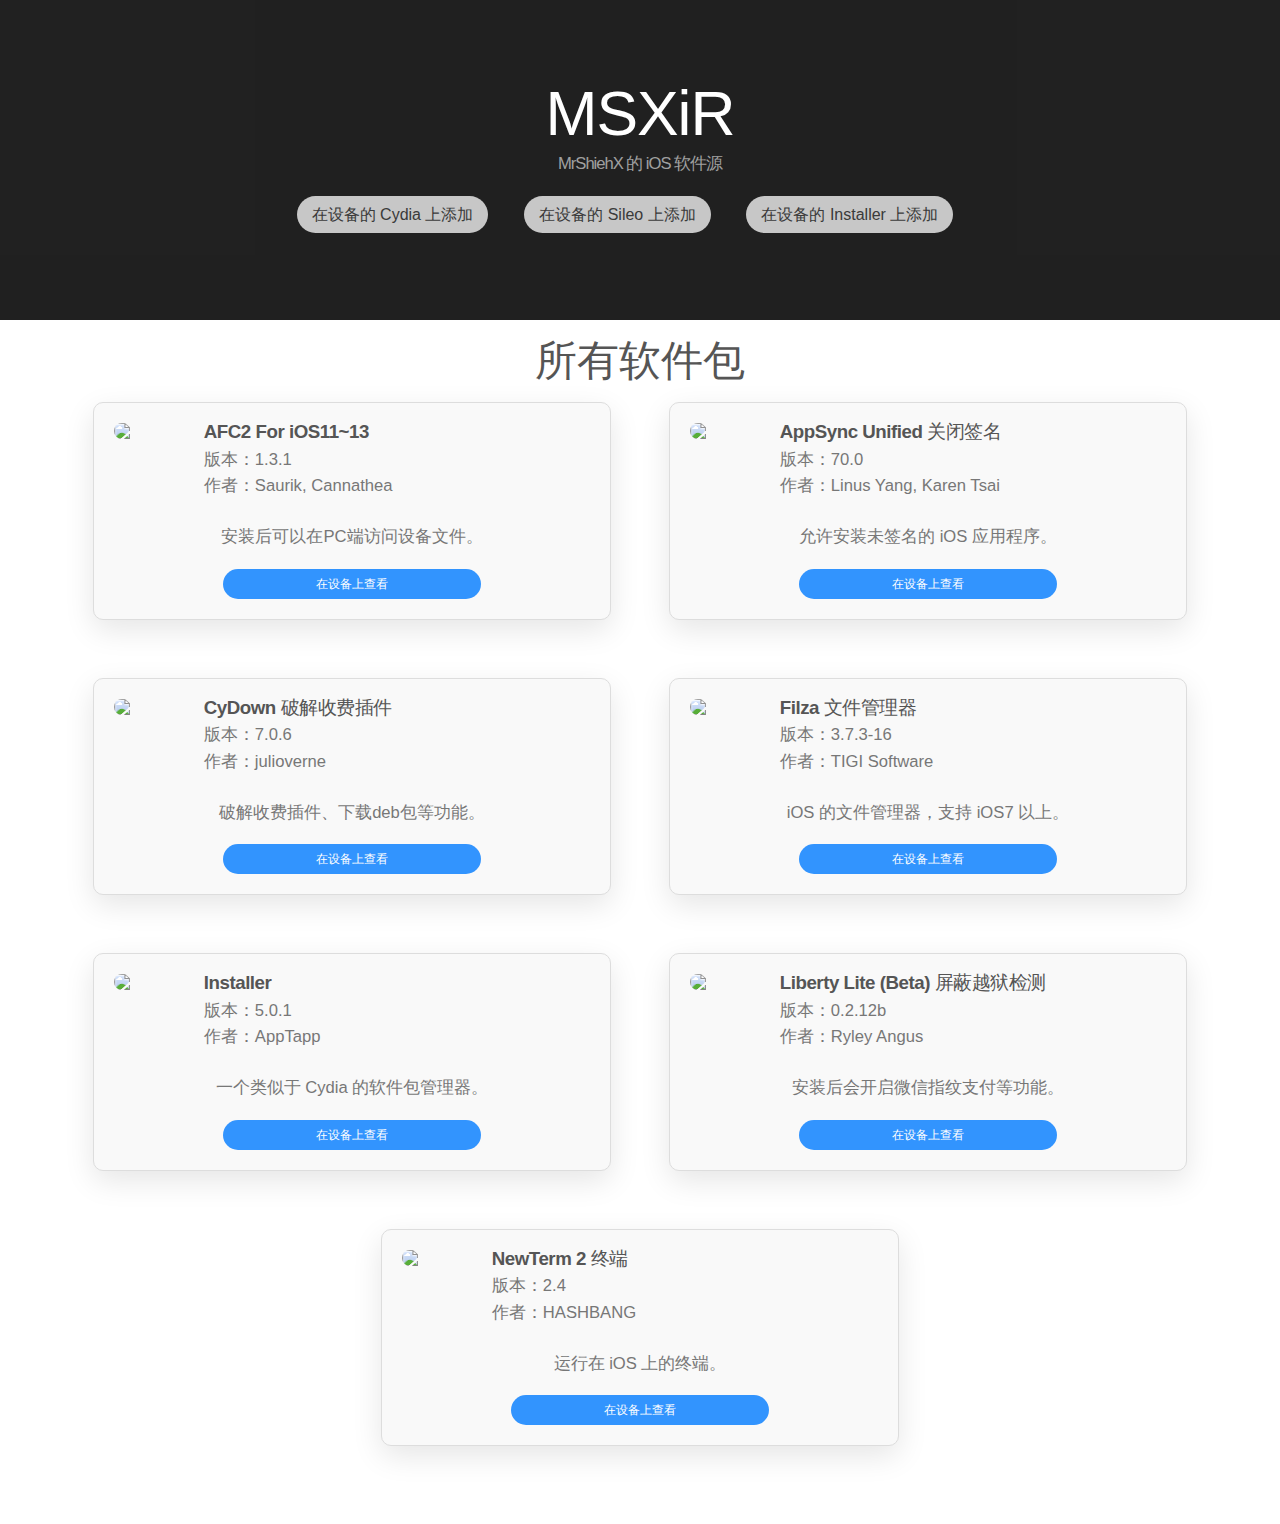
==== iosrepo/index.html @ 5269c676 "Update Aug. 15th 2020 second" ====
<!DOCTYPE html>
<html lang="zh">
<head>
	<meta http-equiv="Content-Type" content="text/html; charset=UTF-8">
	<meta name="author" content="MrShiehX">
	<meta name="description" content="MSXiR">
	<link rel="stylesheet" href="style.css">
	<title>MSXiR - MSXW</title>
	<script>
		function show_popup_addtocydia() {
            var popBox1 = document.getElementById("popup_addtocydia_popBox");
            var popLayer1 = document.getElementById("popup_addtocydia_popLayer");
            popBox1.style.display = "block";
            popLayer1.style.display = "block";
        };
        function popup_addtocydia_closeBox() {
            var popBox1 = document.getElementById("popup_addtocydia_popBox");
            var popLayer1 = document.getElementById("popup_addtocydia_popLayer");
            popBox1.style.display = "none";
            popLayer1.style.display = "none";
        };
		function show_popup_addtosileo() {
            var popBox2 = document.getElementById("popup_addtosileo_popBox");
            var popLayer2 = document.getElementById("popup_addtosileo_popLayer");
            popBox2.style.display = "block";
            popLayer2.style.display = "block";
        };
        function popup_addtosileo_closeBox() {
            var popBox2 = document.getElementById("popup_addtosileo_popBox");
            var popLayer2 = document.getElementById("popup_addtosileo_popLayer");
            popBox2.style.display = "none";
            popLayer2.style.display = "none";
        };
        function show_popup_addtoinstaller() {
            var popBox3 = document.getElementById("popup_addtoinstaller_popBox");
            var popLayer3 = document.getElementById("popup_addtoinstaller_popLayer");
            popBox3.style.display = "block";
            popLayer3.style.display = "block";
        };
        function popup_addtoinstaller_closeBox() {
            var popBox3 = document.getElementById("popup_addtoinstaller_popBox");
            var popLayer3 = document.getElementById("popup_addtoinstaller_popLayer");
            popBox3.style.display = "none";
            popLayer3.style.display = "none";
        }
		function show_popup_gotoafc2forios11to13() {
            var popBox4 = document.getElementById("popup_gotoafc2forios11to13_popBox");
            var popLayer4 = document.getElementById("popup_gotoafc2forios11to13_popLayer");
            popBox4.style.display = "block";
            popLayer4.style.display = "block";
        };
        function popup_gotoafc2forios11to13_closeBox() {
            var popBox4 = document.getElementById("popup_gotoafc2forios11to13_popBox");
            var popLayer4 = document.getElementById("popup_gotoafc2forios11to13_popLayer");
            popBox4.style.display = "none";
            popLayer4.style.display = "none";
        };
		function show_popup_gotoappsyncunified() {
            var popBox5 = document.getElementById("popup_gotoappsyncunified_popBox");
            var popLayer5 = document.getElementById("popup_gotoappsyncunified_popLayer");
            popBox5.style.display = "block";
            popLayer5.style.display = "block";
        };
        function popup_gotoappsyncunified_closeBox() {
            var popBox5 = document.getElementById("popup_gotoappsyncunified_popBox");
            var popLayer5 = document.getElementById("popup_gotoappsyncunified_popLayer");
            popBox5.style.display = "none";
            popLayer5.style.display = "none";
        };
		function show_popup_gotocydown() {
            var popBox6 = document.getElementById("popup_gotocydown_popBox");
            var popLayer6 = document.getElementById("popup_gotocydown_popLayer");
            popBox6.style.display = "block";
            popLayer6.style.display = "block";
        };
        function popup_gotocydown_closeBox() {
            var popBox6 = document.getElementById("popup_gotocydown_popBox");
            var popLayer6 = document.getElementById("popup_gotocydown_popLayer");
            popBox6.style.display = "none";
            popLayer6.style.display = "none";
        };
		function show_popup_gotofilza() {
            var popBox7 = document.getElementById("popup_gotofilza_popBox");
            var popLayer7 = document.getElementById("popup_gotofilza_popLayer");
            popBox7.style.display = "block";
            popLayer7.style.display = "block";
        };
        function popup_gotofilza_closeBox() {
            var popBox7 = document.getElementById("popup_gotofilza_popBox");
            var popLayer7 = document.getElementById("popup_gotofilza_popLayer");
            popBox7.style.display = "none";
            popLayer7.style.display = "none";
        };
		function show_popup_gotoinstaller() {
            var popBox8 = document.getElementById("popup_gotoinstaller_popBox");
            var popLayer8 = document.getElementById("popup_gotoinstaller_popLayer");
            popBox8.style.display = "block";
            popLayer8.style.display = "block";
        };
        function popup_gotoinstaller_closeBox() {
            var popBox8 = document.getElementById("popup_gotoinstaller_popBox");
            var popLayer8 = document.getElementById("popup_gotoinstaller_popLayer");
            popBox8.style.display = "none";
            popLayer8.style.display = "none";
        };
		function show_popup_gotolibertylitebeta() {
            var popBox9 = document.getElementById("popup_gotolibertylitebeta_popBox");
            var popLayer9 = document.getElementById("popup_gotolibertylitebeta_popLayer");
            popBox9.style.display = "block";
            popLayer9.style.display = "block";
        };
        function popup_gotolibertylitebeta_closeBox() {
            var popBox9 = document.getElementById("popup_gotolibertylitebeta_popBox");
            var popLayer9 = document.getElementById("popup_gotolibertylitebeta_popLayer");
            popBox9.style.display = "none";
            popLayer9.style.display = "none";
        };
		function show_popup_gotonewterm2() {
            var popBox10 = document.getElementById("popup_gotonewterm2_popBox");
            var popLayer10 = document.getElementById("popup_gotonewterm2_popLayer");
            popBox10.style.display = "block";
            popLayer10.style.display = "block";
        };
        function popup_gotonewterm2_closeBox() {
            var popBox10 = document.getElementById("popup_gotonewterm2_popBox");
            var popLayer10 = document.getElementById("popup_gotonewterm2_popLayer");
            popBox10.style.display = "none";
            popLayer10.style.display = "none";
        }
    </script>
</head>
<body>
	<script type="text/javascript">
		browserRedirect();
		function browserRedirect() {
			var sUserAgent = navigator.userAgent.toLowerCase();
			var bIsIpad = sUserAgent.match(/ipad/i) == "ipad";
			var bIsIphoneOs = sUserAgent.match(/iphone os/i) == "iphone os";
			var bIsMidp = sUserAgent.match(/midp/i) == "midp";
			var bIsUc7 = sUserAgent.match(/rv:1.2.3.4/i) == "rv:1.2.3.4";
			var bIsUc = sUserAgent.match(/ucweb/i) == "ucweb";
			var bIsAndroid = sUserAgent.match(/android/i) == "android";
			var bIsCE = sUserAgent.match(/windows ce/i) == "windows ce";
			var bIsWM = sUserAgent.match(/windows mobile/i) == "windows mobile";
			var bIsWin = sUserAgent.match(/windows/i) == "windows";
			if ((bIsIpad || bIsIphoneOs || bIsMidp || bIsUc7 || bIsUc || bIsAndroid || bIsCE || bIsWM)) {
				window.location.href = "http://www.mrshieh.xyz/mobile/iosrepo/";
			}
		}
	</script>
		<div id="header">
			<div class="container"> 
				<div id="logo">
					<h1>MSXiR</h1>
					<h2>MrShiehX 的 iOS 软件源</h2>
				</div>
                <a class="repo-button" onclick="show_popup_addtocydia()" >在设备的 Cydia 上添加</a>
				<a class="repo-button" onclick="show_popup_addtosileo()" >在设备的 Sileo 上添加</a>
				<a class="repo-button" onclick="show_popup_addtoinstaller()" >在设备的 Installer 上添加</a>
			</div>
		</div>
		<div id="main">
            <h1>所有软件包</h1>
			<div class="container grid" id="grid">
                
                <div class="grid-item">
                    <div class="grid-item-header">
                        <img src="https://gitee.com/MrShiehX/Repository/raw/master/08.png">
                        <div class="grid-item-header-inner">
                            <h2>AFC2 For iOS11~13</h2>
                            <h3>版本：1.3.1</h3>
							<h3>作者：Saurik, Cannathea</h3>
                        </div>
                    </div>
                    <div class="grid-item-content">
                        <p>安装后可以在PC端访问设备文件。</p>
                        <a class="button" onclick="show_popup_gotoafc2forios11to13()">在设备上查看</a>
                    </div>
                </div>
                
                <div class="grid-item">
                    <div class="grid-item-header">
                        <img src="https://gitee.com/MrShiehX/Repository/raw/master/08.png">
                        <div class="grid-item-header-inner">
                            <h2>AppSync Unified 关闭签名</h2>
                            <h3>版本：70.0</h3>
							<h3>作者：Linus Yang, Karen Tsai</h3>
                        </div>
                    </div>
                    <div class="grid-item-content">
                        <p>允许安装未签名的 iOS 应用程序。</p>
                        <a class="button" onclick="show_popup_gotoappsyncunified()">在设备上查看</a>
                    </div>
                </div>
				
				<div class="grid-item">
                    <div class="grid-item-header">
                        <img src="https://gitee.com/MrShiehX/Repository/raw/master/03.png">
                        <div class="grid-item-header-inner">
                            <h2>CyDown 破解收费插件</h2>
                            <h3>版本：7.0.6</h3>
							<h3>作者：julioverne</h3>
                        </div>
                    </div>
                    <div class="grid-item-content">
                        <p>破解收费插件、下载deb包等功能。</p>
                        <a class="button" onclick="show_popup_gotocydown()">在设备上查看</a>
                    </div>
                </div>
				
				<div class="grid-item">
                    <div class="grid-item-header">
                        <img src="https://gitee.com/MrShiehX/Repository/raw/master/04.png">
                        <div class="grid-item-header-inner">
                            <h2>Filza 文件管理器</h2>
                            <h3>版本：3.7.3-16</h3>
							<h3>作者：TIGI Software</h3>
                        </div>
                    </div>
                    <div class="grid-item-content">
                        <p>iOS 的文件管理器，支持 iOS7 以上。</p>
                        <a class="button" onclick="show_popup_gotofilza()">在设备上查看</a>
                    </div>
                </div>
				
				<div class="grid-item">
                    <div class="grid-item-header">
                        <img src="https://gitee.com/MrShiehX/Repository/raw/master/05.png">
                        <div class="grid-item-header-inner">
                            <h2>Installer</h2>
                            <h3>版本：5.0.1</h3>
							<h3>作者：AppTapp</h3>
                        </div>
                    </div>
                    <div class="grid-item-content">
                        <p>一个类似于 Cydia 的软件包管理器。</p>
                        <a class="button" onclick="show_popup_gotoinstaller()">在设备上查看</a>
                    </div>
                </div>
				
				<div class="grid-item">
                    <div class="grid-item-header">
                        <img src="https://gitee.com/MrShiehX/Repository/raw/master/06.png">
                        <div class="grid-item-header-inner">
                            <h2>Liberty Lite (Beta) 屏蔽越狱检测</h2>
                            <h3>版本：0.2.12b</h3>
							<h3>作者：Ryley Angus</h3>
                        </div>
                    </div>
                    <div class="grid-item-content">
                        <p>安装后会开启微信指纹支付等功能。</p>
                        <a class="button" onclick="show_popup_gotolibertylitebeta()">在设备上查看</a>
                    </div>
                </div>
				
				<div class="grid-item">
                    <div class="grid-item-header">
                        <img src="https://gitee.com/MrShiehX/Repository/raw/master/07.png">
                        <div class="grid-item-header-inner">
                            <h2>NewTerm 2 终端</h2>
                            <h3>版本：2.4</h3>
							<h3>作者：HASHBANG</h3>
                        </div>
                    </div>
                    <div class="grid-item-content">
                        <p>运行在 iOS 上的终端。</p>
                        <a class="button" onclick="show_popup_gotonewterm2()">在设备上查看</a>
                    </div>
                </div>
			</div>
		</div>
	
    <div id="popup_addtocydia_popLayer"></div>
    <div id="popup_addtocydia_popBox">
        <div class="close1">
            <a href="javascript:void(0)" onclick="popup_addtocydia_closeBox()">关闭</a>
        </div>
        <div class="content">在已越狱的 iOS 设备上使用系统自带相机来扫描这个二维码：</div>
        <img src="https://gitee.com/MrShiehX/Repository/raw/master/10.png">
    </div>
	
    <div id="popup_addtosileo_popLayer"></div>
    <div id="popup_addtosileo_popBox">
        <div class="close2">
            <a href="javascript:void(0)" onclick="popup_addtosileo_closeBox()">关闭</a>
        </div>
        <div class="content">在已越狱的 iOS 设备上使用系统自带相机来扫描这个二维码：</div>
        <img src="https://gitee.com/MrShiehX/Repository/raw/master/12.png">
    </div>
	
    <div id="popup_addtoinstaller_popLayer"></div>
    <div id="popup_addtoinstaller_popBox">
        <div class="close3">
            <a href="javascript:void(0)" onclick="popup_addtoinstaller_closeBox()">关闭</a>
        </div>
        <div class="content">在已越狱的 iOS 设备上使用系统自带相机来扫描这个二维码：</div>
        <img src="https://gitee.com/MrShiehX/Repository/raw/master/11.png">
    </div>
	
    <div id="popup_gotoafc2forios11to13_popLayer"></div>
    <div id="popup_gotoafc2forios11to13_popBox">
        <div class="close4">
            <a href="javascript:void(0)" onclick="popup_gotoafc2forios11to13_closeBox()">关闭</a>
        </div>
        <div class="content">在已越狱的 iOS 设备上使用系统自带相机来扫描这个二维码：</div>
        <img src="https://gitee.com/MrShiehX/Repository/raw/master/13.png">
    </div>
	
    <div id="popup_gotoappsyncunified_popLayer"></div>
    <div id="popup_gotoappsyncunified_popBox">
        <div class="close5">
            <a href="javascript:void(0)" onclick="popup_gotoappsyncunified_closeBox()">关闭</a>
        </div>
        <div class="content">在已越狱的 iOS 设备上使用系统自带相机来扫描这个二维码：</div>
        <img src="https://gitee.com/MrShiehX/Repository/raw/master/14.png">
    </div>
	
    <div id="popup_gotocydown_popLayer"></div>
    <div id="popup_gotocydown_popBox">
        <div class="close6">
            <a href="javascript:void(0)" onclick="popup_gotocydown_closeBox()">关闭</a>
        </div>
        <div class="content">在已越狱的 iOS 设备上使用系统自带相机来扫描这个二维码：</div>
        <img src="https://gitee.com/MrShiehX/Repository/raw/master/15.png">
    </div>
	
    <div id="popup_gotofilza_popLayer"></div>
    <div id="popup_gotofilza_popBox">
        <div class="close7">
            <a href="javascript:void(0)" onclick="popup_gotofilza_closeBox()">关闭</a>
        </div>
        <div class="content">在已越狱的 iOS 设备上使用系统自带相机来扫描这个二维码：</div>
        <img src="https://gitee.com/MrShiehX/Repository/raw/master/16.png">
    </div>
	
    <div id="popup_gotoinstaller_popLayer"></div>
    <div id="popup_gotoinstaller_popBox">
        <div class="close8">
            <a href="javascript:void(0)" onclick="popup_gotoinstaller_closeBox()">关闭</a>
        </div>
        <div class="content">在已越狱的 iOS 设备上使用系统自带相机来扫描这个二维码：</div>
        <img src="https://gitee.com/MrShiehX/Repository/raw/master/17.png">
    </div>
	
    <div id="popup_gotolibertylitebeta_popLayer"></div>
    <div id="popup_gotolibertylitebeta_popBox">
        <div class="close9">
            <a href="javascript:void(0)" onclick="popup_gotolibertylitebeta_closeBox()">关闭</a>
        </div>
        <div class="content">在已越狱的 iOS 设备上使用系统自带相机来扫描这个二维码：</div>
        <img src="https://gitee.com/MrShiehX/Repository/raw/master/18.png">
    </div>
	
    <div id="popup_gotonewterm2_popLayer"></div>
    <div id="popup_gotonewterm2_popBox">
        <div class="close10">
            <a href="javascript:void(0)" onclick="popup_gotonewterm2_closeBox()">关闭</a>
        </div>
        <div class="content">在已越狱的 iOS 设备上使用系统自带相机来扫描这个二维码：</div>
        <img src="https://gitee.com/MrShiehX/Repository/raw/master/19.png">
    </div>
</body>
</html>
---- iosrepo/style.css ----
@charset 'UTF-8';

/*********************************************************************************/
/* Basic                                                                         */
/*********************************************************************************/

	body
	{
		margin: 0;
		padding: 0;
		background: #161616;
	}

	body,input,textarea,select
	{
		font-family: 'Roboto', sans-serif;
		font-size: 11pt;
		font-weight: 300;
		line-height: 1.75em;
		color: #777;
	}

	h1,h2,h4,h5,h6
	{
		font-weight: 300;
		color: #555;
	}
	h3
	{
		font-weight: 300;
		color: #777;
	}
	
		h2
		{
			letter-spacing: -0.025em;
		}
	
		h1 a, h2 a, h3 a, h4 a, h5 a, h6 a
		{
			color: inherit;
			text-decoration: none;
		}
		
	strong, b
	{
		font-weight: 500;
		color: #000000;
	}
	
	em, i
	{
		font-style: italic;
	}

	a
	{
		text-decoration: none;
		color: #80BA8E;
	}
	
	a:hover
	{
		text-decoration: underline;
	}

	sub
	{
		position: relative;
		top: 0.5em;
		font-size: 0.8em;
	}
	
	sup
	{
		position: relative;
		top: -0.5em;
		font-size: 0.8em;
	}
	
	hr
	{
		border: 0;
		border-top: solid 1px #ddd;
		margin: 0 5%;
	}
	
	blockquote
	{
		border-left: solid 0.5em #ddd;
		padding: 1em 0 1em 2em;
		font-style: italic;
	}
	
	p, ul, ol, dl, table
	{
		margin-bottom: 1em;
	}

	header
	{
		margin-bottom: 1.6em;
	}
	
		header h2
		{
		}

		header .byline
		{
			display: block;
			margin: 1.5em 0 0 0;
			padding: 0 0 0.5em 0;
		}
		
	footer
	{
		margin-top: 1em;
	}

	br.clear
	{
		clear: both;
	}

/*********************************************************************************/
/* Header                                                                        */
/*********************************************************************************/

	#header
	{
		position: relative;
		background-attachment: fixed;
		background-size: cover;
		text-align: center;
		background-color: #1C1C1C;
	}
	
		#header:before
		{
			content: '';
			position: absolute;
			left: 0;
			top: 0;
			width: 100%;
			height: 100%;
			background: rgba(64,64,64,0.125);
		}
		
html,body,div,span,applet,object,iframe,h1,h2,h3,h4,h5,h6,p,blockquote,pre,a,abbr,acronym,address,big,cite,code,del,dfn,em,img,ins,kbd,q,s,samp,small,strike,strong,sub,sup,tt,var,b,u,i,center,dl,dt,dd,ol,ul,li,fieldset,form,label,legend,table,caption,tbody,tfoot,thead,tr,th,td,article,aside,canvas,details,embed,figure,figcaption,footer,header,hgroup,menu,nav,output,ruby,section,summary,time,mark,audio,video{
    margin:0;
    padding:0;
    border:0;
    font-size:100%;
    font:inherit;
    vertical-align:baseline;
}

article,aside,details,figcaption,figure,footer,header,hgroup,menu,nav,section{
    display:block;
}

body{
    line-height:1;
}

ol,ul{
    list-style:none;
}

blockquote,q{
    quotes:none;
}

blockquote:before,blockquote:after,q:before,q:after{
    content:'';
    content:none;
}

table{
    border-collapse:collapse;
    border-spacing:0;
}

body{
    -webkit-text-size-adjust:none
}
 
/*********************************************************************************/
/* Box model                                                                     */
/*********************************************************************************/

*, *:before, *:after {
	-moz-box-sizing: border-box;
	-webkit-box-sizing: border-box;
	-o-box-sizing: border-box;
	-ms-box-sizing: border-box;
	box-sizing: border-box;
}

/*********************************************************************************/
/* Basic                                                                         */
/*********************************************************************************/

html {
  font-size: 1em;
}

@media only screen and (min-width: 600px) {
    html {
      font-size: 1.3em;
    }
}

body {
    width: 100%;
    font-family: 'Roboto', Helvetica, sans-serif;
}

a {
    color: rgba(0, 122, 255, 0.8);
    text-decoration: none !important;
}

a:hover {
    color: rgba(0, 122, 255, 0.5);
}

/*********************************************************************************/
/* Containers                                                                    */
/*********************************************************************************/

.container {
	width: 90%;
	margin-left: auto;
	margin-right: auto;
}

/* Modifiers */
	
.container.small {
    font-size: 0.7rem;
}

.container.big {
	font-size: 1rem;
}

@media only screen and (max-width: 600px) {
    .container {
    	width: 100%;
        
    }
}

#header {
    font-family: 'Raleway', Helvetica, sans-serif;
    height: 100%;
    padding: 4em 0em;
}

/*********************************************************************************/
/* Logo                                                                          */
/*********************************************************************************/

#logo {
	position: relative;
	z-index: 1;
    height: 100%;
    
    padding: 0px 20px;
    margin-bottom: 20px;
}

#logo h1 {
	color: #FFF;
	text-decoration: none;
	font-weight: 300;
	font-size: 3rem;
	color: #FFF;
	letter-spacing: -0.05rem;
}
	
#logo h2 {
	margin-top: 10px;
	text-decoration: none;
	font-size: 0.8rem;
	color: #A0A0A0;
	letter-spacing: -0.05rem;
}

.repo-button {
    padding: 10px 15px;
    
    margin-top: 20px;
    
    border-radius: 25px;
    border-color: #111;
    border-width: 1.5px;
    background-color: #FFF;
    
	/*刷新时的这个按钮的特效*/
    /*-moz-transition: all 0.2s ease;
    -webkit-transition: all 0.2s ease;
    -ms-transition: all 0.2s ease;
    transition: all 0.2s ease;*/
    
    font-size: 16px;
    text-decoration: none !important;
    position: relative;
    border-bottom-width: 0;
    vertical-align: baseline;
    line-height: 45px;
    
    color: #444;
    
    opacity: 0.75;
	
    margin-right: 30px;
}

.repo-button i {
    margin-right: 5px;
}

.repo-button:hover {
    color: #444;
    opacity: 1.0;
}

#featured {
    padding: 40px 40px 0px 40px;
    background-color: #fff;
    
	position: relative;
	text-align: center;
}

#featured-text p {
    padding: 0 5%;
	line-height: 2em;
	font-size: 0.8rem;
}

#featured-text hr {
    margin-top: 40px;
}

#featured h1 {
    font-weight: 350;
    font-size: 2rem;
    text-align: center;
    padding-top: 20px;
}

@media only screen and (max-width: 600px) {
    #featured {
        padding: 20px 20px 0px 20px;
    }
    
    #featured-text hr {
        margin-top: 20px;
    }
}

@media only screen and (min-width: 1400px) {
    #featured h1 {
        padding-top: 40px;
    }
}

/*********************************************************************************/
/* Projects                                                                      */
/*********************************************************************************/

#main {
	position: relative;
	background: #fff;
}

#main h1 {
    font-weight: 350;
    font-size: 2rem;
    text-align: center;
    padding-top: 20px;
}

@media only screen and (max-width: 600px) {
    #main {
        padding-left: 20px;
        padding-right: 20px;
    }
}

@media only screen and (min-width: 1400px) {
    #main h1 {
        padding-top: 40px;
    }
}

.noscroll { 
    height: 100%;
    overflow: hidden;
}

.grid {
    display: flex;
    flex-wrap: wrap;
    justify-content: center;
    padding: 20px 0px;
    
}

@media only screen and (min-width: 1400px) {
    .grid {
        padding: 40px 0;
    }
}
        
.grid-item {
    background-color: #f9f9f9;
    border-radius: 10px;
    padding: 20px;
    flex: 0 1 23%;
    display: inline-block;
    margin-bottom: 2%;
    position: relative;
    margin-left: 1%;
    margin-right: 1%;
    
    box-shadow: 0px 10px 30px 0px rgba(0, 0, 0, 0.1);
    border: 0.5px solid #ddd;
}

@media only screen and (max-width: 1400px) {
    .grid-item {
        flex: 0 1 45%;
        margin-bottom: 5%;
        margin-left: 2.5%;
        margin-right: 2.5%;
    }
}

@media only screen and (max-width: 500px) {
    .grid-item {
        width: 100%;
        flex: 1 1 100%;
        margin-right: 0px;
        margin-bottom: 20px;
        margin-left: 0;
        margin-right: 0;
    }
}
                
.grid-item-header {
    font-size: 0;
    margin-bottom: 10px;
    display: flex;
    text-align: left;
}

.grid-item-header img {
    display: inline-block;
    width: 25%;
    max-width: 90px;
    vertical-align: top;
    object-fit: contain;
    align-self: flex-start;
	border-radius: 20px;
}

@media only screen and (max-width: 1400px) {
    .grid-item-header img {
        max-width: 70px;
    }
}

@media only screen and (max-width: 500px) {
    .grid-item-header img {
        width: 30px;
    }
}

.grid-item-header-inner {
    display: inline-block;
    vertical-align: bottom;
    padding-left: 20px;
    padding-right: 0px;
    flex: 1;
    height: 100%;
}

@media only screen and (max-width: 1400px) {
    .grid-item-header-inner {
        width: 80%;
    }
}

@media only screen and (max-width: 500px) {
    .grid-item-header-inner {
        padding-left: 10px;
        padding-right: 0px;
        width: calc(100% - 30px);
    }
}

.grid-item-header-inner h2 {
    font-weight: 550;
    font-size: 0.9rem;
    margin-bottom: 10px;
}

.grid-item-header-inner h3 {
    font-weight: 300;
    font-size: 0.8rem;
    margin-bottom: 10px;
}

@media only screen and (max-width: 600px) {    
    .grid-item-header-inner .project-type span {
        font-size: 0.9rem;
    }
    
    .grid-item-header-inner .project-type.desktop span {
        font-size: 0.8rem;
    }
    
    .grid-item-header-inner .project-type {
        display: inline-block;
        position: relative;
        top: -2px;
    }
}

@media only screen and (max-width: 500px) {
    .grid-item-header-inner {
        height: 30px;
        vertical-align: middle;
        line-height: 30px;
    }
    
    .grid-item-header-inner h2 {
        display: inline-block;
        
        max-width: 65%;
    
        white-space: nowrap;
        overflow: hidden;
        text-overflow: ellipsis;
        
        vertical-align: top;
    }
    .grid-item-header-inner h3 {
        display: inline-block;
        
        max-width: 65%;
    
        white-space: nowrap;
        overflow: hidden;
        text-overflow: ellipsis;
        
        vertical-align: top;
    }
    
    .grid-item-header-inner .project-type {
        display: inline-block;
        margin-left: 10px;
        position: relative;
        top: 4px;
        
        vertical-align: top;
    }
    
    .grid-item-header-inner .project-type span {
        line-height: 20px;
        font-size: 0.9rem;
    }
}

/* 'pill' shape for project type */
.project-type {
    width: 50px;
    height: 20px;
    border-radius: 15px;
    border-color: #fff;
    border-width: 1px;
    background-color: #000;
}

.project-type span {
    display: block;
    font-size: 0.7rem;
    line-height: 20px;
    color: #fff;
    text-align: center;
    vertical-align: middle;
    margin: auto auto;
}

.project-type.desktop {
    background-color: #8B0000;
}

.project-type.desktop span {
    font-size: 0.6rem;
}

.grid-item-content {
    text-align: center;
    margin-top: 20px;
    font-weight: 300;
}

.grid-item-content p {
    margin-bottom: 50px !important;
    font-size: 0.8rem !important;
    line-height: 1.15rem !important;
}

.grid-item-content .button {
    position: absolute;
    bottom: 20px;
    margin-left: auto;
    margin-right: auto;
    left: 0;
    right: 0;
}

.button {
    width: 50%;
    height: 30px;
    border-radius: 15px;
    background-color: rgba(0, 122, 255, 0.8);
    color: white;
    border: 0;
    cursor: pointer;
    text-align: center;
    font-size: 0.6rem;
    line-height: 30px;
    font-weight: 400;
}

.button:hover {
    background-color: rgba(0, 122, 255, 0.5);
    color: white;
}

/*********************************************************************************/
/* Projects Popup                                                                */
/*********************************************************************************/

/*.popup {
    width: 100%;
    height: 100%;
    top: 0;
    left: 0;
    background-color: rgba(0,0,0,0.3);
    position: fixed;
    opacity: 0;
    visibility: hidden;
    transition: opacity 0.15s;
    z-index: 100;
}

.popup-inner {
    width: calc(100% - 40px);
    height: calc(100% - 40px);
    width: calc(100% - 40px - env(safe-area-inset-left)*2);
    height: calc(100% - 40px - env(safe-area-inset-top)*2);
    max-width: 900px;
    max-height: 800px;
    background-color: white;
    border-radius: 10px;
    position: relative;
    left: calc(50% - 20px);
    top: calc(50% - 20px);
    left: calc(50% - 20px - env(safe-area-inset-left));
    top: calc(50% - 20px - env(safe-area-inset-top));
    transform: translate(-50%, -50%);
    margin: 20px;
    transition: top 0.15s;
    
    overflow: hidden;
    
    box-shadow: 0px 10px 30px 0px rgba(0, 0, 0, 0.1);
}

.popup-inner hr {
    padding: 0;
    margin: 0;
}

.scrollable {
    overflow-y: scroll;
    overflow-x: hidden;
    height: calc(100% - 43px);
    
    -webkit-overflow-scrolling: touch;
    -webkit-backface-visibily: hidden;
    transform: translate3d(0, 0, 0);
    will-change: transform;
}

.scrollable:after {
    content: "";
    padding: 20px;
    display: block;
}

.popup-bar {
    padding: 12px 15px;
    height: 42px;
}

.popup-bar a {
    color: rgba(0, 122, 255, 0.8);
    font-size: 18px;
}

.popup-bar a:hover {
    color: rgba(0, 122, 255, 0.5);
}

.popup-header {
    font-size: 0;
    margin-bottom: 15px;
    display: flex;
    text-align: left;
    padding: 15px 20px;
    
    background: rgb(229,229,229);
    background: linear-gradient(-30deg, rgba(229,229,229,1) 0%, rgba(255,255,255,1) 50%);
}

.popup-header img {
    display: inline-block;
    width: 25%;
    max-width: 130px;
    vertical-align: top;
    object-fit: contain;
    align-self: flex-start;
}

.popup-header-inner {
    display: inline-block;
    vertical-align: bottom;
    padding-left: 20px;
    padding-right: 0px;
    flex: 1;
    height: 100%;
}

@media only screen and (max-width: 600px) {
    .popup-header-inner .project-type span {
        font-size: 1.1rem;
    }
}

@media only screen and (max-width: 500px) {
    
    .popup-header-inner .project-type {
        height: 20px;
        width: 50px;
    }
    
    .popup-header-inner .project-type span {
        line-height: 20px;
        font-size: 0.8rem;
    }
}

.popup-buttons {
    padding: 0px 20px;
    
    display: flex;
    flex-wrap: wrap;
    justify-content: center;
}

.popup-buttons .button {
    width: calc(40%);
    max-width: 175px;
    min-width: 125px;
    margin: 10px;
}

.popup-buttons i {
    margin-right: 2px;
}

.button-cydia {
    background-color: rgba(128, 82, 52, 0.8);
}

.button-cydia:hover {
    background-color: rgba(128, 82, 52, 0.5);
}

.button-github {
    background-color: rgba(36, 41, 46, 0.8);
}

.button-github:hover {
    background-color: rgba(36, 41, 46, 0.5);
}

.popup-subtitle {
    padding: 15px;
    margin-bottom: 15px;
}

.popup-subtitle p {
    text-align: center;
    font-size: 1rem;
    font-weight: 300;
}

@media only screen and (min-width: 600px) {
    .popup-subtitle p {
        font-size: 0.9rem;
    }
}

.popup-screenshots {
    margin-bottom: 15px;
}

.popup-screenshots h3 {
    padding-left: 20px;
}

.popup-screenshots-img-container {
    overflow-x: scroll;
    overflow-y: hidden;
    height: 45vh;
    min-height: 250px;
    max-height: 800px;
    
    display: flex;
    flex-wrap: nowrap;
    overflow-x: auto;
    
    padding-left: 15px;
    padding-right: 15px;
    padding-bottom: 15px;
    
    -webkit-overflow-scrolling: touch;
}

.popup-screenshots-img-container:after {
    content: "";
    padding: 5px;
    display: block;
}

.popup-screenshots-img-container img {
    margin: 0px 5px 10px 5px;
    border-radius: 10px;
    flex: 0 0 auto;
    height: 100%;
    border: 0.5px solid #ddd;
}

.popup-description {
    padding: 5px 20px 15px 20px;
    margin-bottom: 15px;
}

.popup-description p {
    text-align: left;
    font-size: 1rem;
    font-weight: 300;
    padding: 5px 0px;
    line-height: 1.15rem;
}

@media only screen and (min-width: 600px) {
    .popup-description p {
        font-size: 0.9rem;
    }
}

.popup-description ul {
    padding-left: 20px;
    padding-bottom: 10px;
}

.popup-description li {
    padding: 10px 0px;
    border-bottom: 0.5px solid #ddd;
}

.popup-more {
    padding: 0px 20px 15px 20px;
}

.popup-more-grid {
    display: grid;
    grid-template-columns: max-content 75%;
    grid-gap: 10px;
    margin-left: 20px;
    
    font-size: 0.9rem;
    word-wrap: break-word;
}

@media only screen and (max-width: 500px) {
    
    .popup-more-grid {
        grid-gap: 5px;
        margin-left: 0px;
    }
}

.popup-more-grid .left-grid-item {
    font-weight: 300;
    text-align: right;
}

.popup-more-grid .right-grid-item {
    font-weight: 200;
}

.popup h2 {
    font-weight: 300;
    font-size: 1.75rem;
    margin-bottom: 15px;
}

.popup h3 {
    font-weight: 400;
    font-size: 1.15rem;
    margin-bottom: 15px;
}

.popup h4 {
    font-weight: 250;
    font-size: 1.15rem;
    margin-bottom: 15px;
}*/

/*Popups*/
#popup_addtocydia_popLayer {
    display: none;
    background-color: #000;
    position: absolute;
	top: 0;
	right: 0;
	bottom: 0;
	left: 0;
	z-index: 10;
	opacity:0.6;
}

#popup_addtocydia_popBox {
    display: none;
    background-color: #FFFFFF;
    z-index: 11;
    width: 300px;
    height: 330px;
    position:fixed;
    top:0;
    right:0;
    left:0;
    bottom:0;
	margin:auto;
    text-align: center;
}

#popup_addtocydia_popBox .close1{
    text-align: center;
    margin-right: 5px;
    background-color: #F8F8F8;
}

#popup_addtocydia_popBox .close1 a {
    text-decoration: none;
    color: #2D2C3B;
}

#popup_addtosileo_popLayer {
    display: none;
    background-color: #000;
    position: absolute;
	top: 0;
	right: 0;
	bottom: 0;
	left: 0;
	z-index: 10;
	opacity:0.6;
}

#popup_addtosileo_popBox {
    display: none;
    background-color: #FFFFFF;
    z-index: 11;
    width: 300px;
    height: 330px;
    position:fixed;
    top:0;
    right:0;
    left:0;
    bottom:0;
	margin:auto;
    text-align: center;
}

#popup_addtosileo_popBox .close2{
    text-align: center;
    margin-right: 5px;
    background-color: #F8F8F8;
}

#popup_addtosileo_popBox .close2 a {
    text-decoration: none;
    color: #2D2C3B;
}

#popup_addtoinstaller_popLayer {
    display: none;
    background-color: #000;
    position: absolute;
	top: 0;
	right: 0;
	bottom: 0;
	left: 0;
	z-index: 10;
	opacity:0.6;
}

#popup_addtoinstaller_popBox {
    display: none;
    background-color: #FFFFFF;
    z-index: 11;
    width: 300px;
    height: 330px;
    position:fixed;
    top:0;
    right:0;
    left:0;
    bottom:0;
	margin:auto;
    text-align: center;
}

#popup_addtoinstaller_popBox .close3{
    text-align: center;
    margin-right: 5px;
    background-color: #F8F8F8;
}

#popup_addtoinstaller_popBox .close3 a {
    text-decoration: none;
    color: #2D2C3B;
}

#popup_gotoafc2forios11to13_popLayer {
    display: none;
    background-color: #000;
    position: absolute;
	top: 0;
	right: 0;
	bottom: 0;
	left: 0;
	z-index: 10;
	opacity:0.6;
}

#popup_gotoafc2forios11to13_popBox {
    display: none;
    background-color: #FFFFFF;
    z-index: 11;
    width: 300px;
    height: 330px;
    position:fixed;
    top:0;
    right:0;
    left:0;
    bottom:0;
	margin:auto;
    text-align: center;
}

#popup_gotoafc2forios11to13_popBox .close4{
    text-align: center;
    margin-right: 5px;
    background-color: #F8F8F8;
}

#popup_gotoafc2forios11to13_popBox .close4 a {
    text-decoration: none;
    color: #2D2C3B;
}

#popup_gotoappsyncunified_popLayer {
    display: none;
    background-color: #000;
    position: absolute;
	top: 0;
	right: 0;
	bottom: 0;
	left: 0;
	z-index: 10;
	opacity:0.6;
}

#popup_gotoappsyncunified_popBox {
    display: none;
    background-color: #FFFFFF;
    z-index: 11;
    width: 300px;
    height: 330px;
    position:fixed;
    top:0;
    right:0;
    left:0;
    bottom:0;
	margin:auto;
    text-align: center;
}

#popup_gotoappsyncunified_popBox .close5{
    text-align: center;
    margin-right: 5px;
    background-color: #F8F8F8;
}

#popup_gotoappsyncunified_popBox .close5 a {
    text-decoration: none;
    color: #2D2C3B;
}

#popup_gotocydown_popLayer {
    display: none;
    background-color: #000;
    position: absolute;
	top: 0;
	right: 0;
	bottom: 0;
	left: 0;
	z-index: 10;
	opacity:0.6;
}

#popup_gotocydown_popBox {
    display: none;
    background-color: #FFFFFF;
    z-index: 11;
    width: 300px;
    height: 330px;
    position:fixed;
    top:0;
    right:0;
    left:0;
    bottom:0;
	margin:auto;
    text-align: center;
}

#popup_gotocydown_popBox .close6{
    text-align: center;
    margin-right: 5px;
    background-color: #F8F8F8;
}

#popup_gotocydown_popBox .close6 a {
    text-decoration: none;
    color: #2D2C3B;
}

#popup_gotofilza_popLayer {
    display: none;
    background-color: #000;
    position: absolute;
	top: 0;
	right: 0;
	bottom: 0;
	left: 0;
	z-index: 10;
	opacity:0.6;
}

#popup_gotofilza_popBox {
    display: none;
    background-color: #FFFFFF;
    z-index: 11;
    width: 300px;
    height: 330px;
    position:fixed;
    top:0;
    right:0;
    left:0;
    bottom:0;
	margin:auto;
    text-align: center;
}

#popup_gotofilza_popBox .close7{
    text-align: center;
    margin-right: 5px;
    background-color: #F8F8F8;
}

#popup_gotofilza_popBox .close7 a {
    text-decoration: none;
    color: #2D2C3B;
}

#popup_gotoinstaller_popLayer {
    display: none;
    background-color: #000;
    position: absolute;
	top: 0;
	right: 0;
	bottom: 0;
	left: 0;
	z-index: 10;
	opacity:0.6;
}

#popup_gotoinstaller_popBox {
    display: none;
    background-color: #FFFFFF;
    z-index: 11;
    width: 300px;
    height: 330px;
    position:fixed;
    top:0;
    right:0;
    left:0;
    bottom:0;
	margin:auto;
    text-align: center;
}

#popup_gotoinstaller_popBox .close8{
    text-align: center;
    margin-right: 5px;
    background-color: #F8F8F8;
}

#popup_gotoinstaller_popBox .close8 a {
    text-decoration: none;
    color: #2D2C3B;
}

#popup_gotolibertylitebeta_popLayer {
    display: none;
    background-color: #000;
    position: absolute;
	top: 0;
	right: 0;
	bottom: 0;
	left: 0;
	z-index: 10;
	opacity:0.6;
}

#popup_gotolibertylitebeta_popBox {
    display: none;
    background-color: #FFFFFF;
    z-index: 11;
    width: 300px;
    height: 330px;
    position:fixed;
    top:0;
    right:0;
    left:0;
    bottom:0;
	margin:auto;
    text-align: center;
}

#popup_gotolibertylitebeta .close9{
    text-align: center;
    margin-right: 5px;
    background-color: #F8F8F8;
}

#popup_gotolibertylitebeta_popBox .close9 a {
    text-decoration: none;
    color: #2D2C3B;
}

#popup_gotonewterm2_popLayer {
    display: none;
    background-color: #000;
    position: absolute;
	top: 0;
	right: 0;
	bottom: 0;
	left: 0;
	z-index: 10;
	opacity:0.6;
}

#popup_gotonewterm2_popBox {
    display: none;
    background-color: #FFFFFF;
    z-index: 11;
    width: 300px;
    height: 330px;
    position:fixed;
    top:0;
    right:0;
    left:0;
    bottom:0;
	margin:auto;
    text-align: center;
}

#popup_gotonewterm2_popBox .close10{
    text-align: center;
    margin-right: 5px;
    background-color: #F8F8F8;
}

#popup_gotonewterm2_popBox .close10 a {
    text-decoration: none;
    color: #2D2C3B;
}
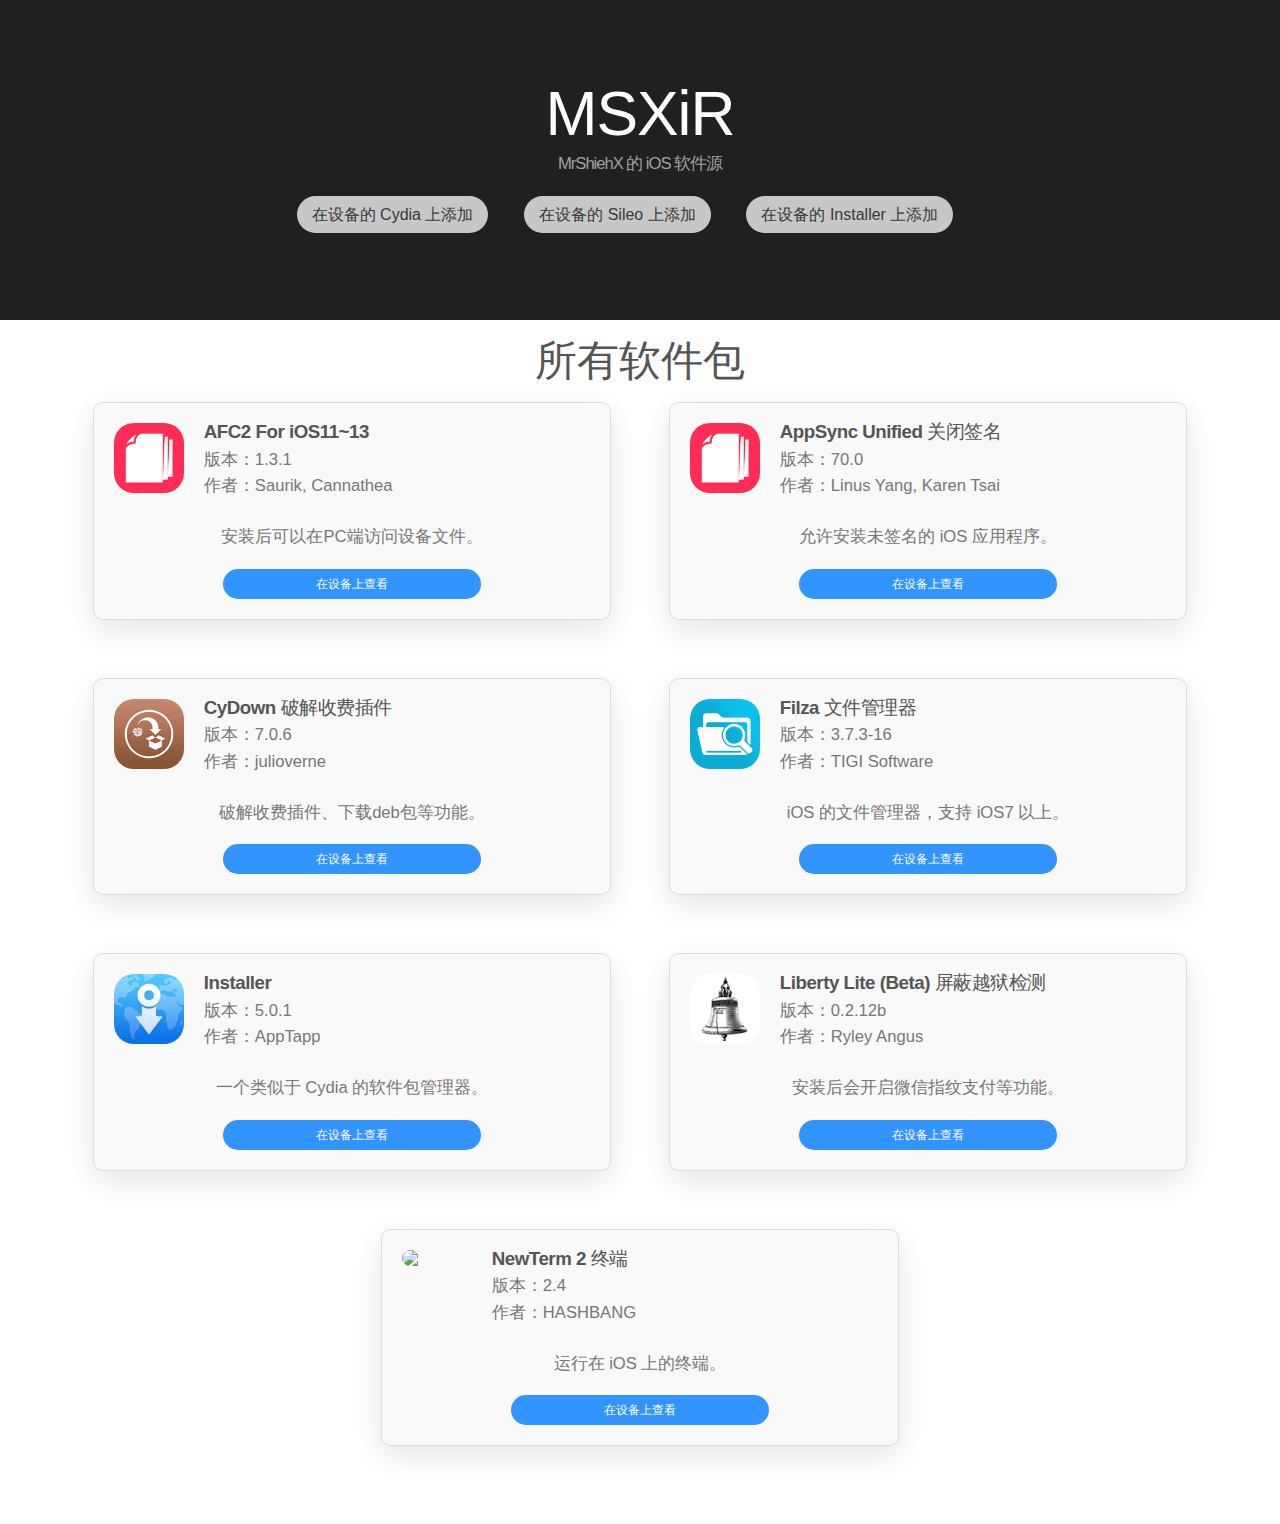
==== commit 5ad8b2c8: "big change" ====
--- a/iosrepo/index.html
+++ b/iosrepo/index.html
@@ -5,6 +5,8 @@
 	<meta name="author" content="MrShiehX">
 	<meta name="description" content="MSXiR">
 	<link rel="stylesheet" href="style.css">
+		<link rel="icon" href="/favicon.ico" type="image/x-icon">
+		<link rel="shortcut icon" href="/favicon.ico" type="image/x-icon">
 	<title>MSXiR - MSXW</title>
 	<script>
 		function show_popup_addtocydia() {
@@ -144,7 +146,7 @@
 			var bIsWM = sUserAgent.match(/windows mobile/i) == "windows mobile";
 			var bIsWin = sUserAgent.match(/windows/i) == "windows";
 			if ((bIsIpad || bIsIphoneOs || bIsMidp || bIsUc7 || bIsUc || bIsAndroid || bIsCE || bIsWM)) {
-				window.location.href = "http://www.mrshieh.xyz/mobile/iosrepo/";
+				window.location.href = /mobile/iosrepo/";
 			}
 		}
 	</script>
@@ -165,7 +167,7 @@
                 
                 <div class="grid-item">
                     <div class="grid-item-header">
-                        <img src="https://gitee.com/MrShiehX/Repository/raw/master/08.png">
+                        <img src="08.png">
                         <div class="grid-item-header-inner">
                             <h2>AFC2 For iOS11~13</h2>
                             <h3>版本：1.3.1</h3>
@@ -180,7 +182,7 @@
                 
                 <div class="grid-item">
                     <div class="grid-item-header">
-                        <img src="https://gitee.com/MrShiehX/Repository/raw/master/08.png">
+                        <img src="08.png">
                         <div class="grid-item-header-inner">
                             <h2>AppSync Unified 关闭签名</h2>
                             <h3>版本：70.0</h3>
@@ -195,7 +197,7 @@
 				
 				<div class="grid-item">
                     <div class="grid-item-header">
-                        <img src="https://gitee.com/MrShiehX/Repository/raw/master/03.png">
+                        <img src="03.png">
                         <div class="grid-item-header-inner">
                             <h2>CyDown 破解收费插件</h2>
                             <h3>版本：7.0.6</h3>
@@ -210,7 +212,7 @@
 				
 				<div class="grid-item">
                     <div class="grid-item-header">
-                        <img src="https://gitee.com/MrShiehX/Repository/raw/master/04.png">
+                        <img src="filza.png">
                         <div class="grid-item-header-inner">
                             <h2>Filza 文件管理器</h2>
                             <h3>版本：3.7.3-16</h3>
@@ -225,7 +227,7 @@
 				
 				<div class="grid-item">
                     <div class="grid-item-header">
-                        <img src="https://gitee.com/MrShiehX/Repository/raw/master/05.png">
+                        <img src="05.png">
                         <div class="grid-item-header-inner">
                             <h2>Installer</h2>
                             <h3>版本：5.0.1</h3>
@@ -240,7 +242,7 @@
 				
 				<div class="grid-item">
                     <div class="grid-item-header">
-                        <img src="https://gitee.com/MrShiehX/Repository/raw/master/06.png">
+                        <img src="06.png">
                         <div class="grid-item-header-inner">
                             <h2>Liberty Lite (Beta) 屏蔽越狱检测</h2>
                             <h3>版本：0.2.12b</h3>
@@ -255,7 +257,7 @@
 				
 				<div class="grid-item">
                     <div class="grid-item-header">
-                        <img src="https://gitee.com/MrShiehX/Repository/raw/master/07.png">
+                        <img src="terminal.png.png">
                         <div class="grid-item-header-inner">
                             <h2>NewTerm 2 终端</h2>
                             <h3>版本：2.4</h3>
@@ -276,7 +278,7 @@
             <a href="javascript:void(0)" onclick="popup_addtocydia_closeBox()">关闭</a>
         </div>
         <div class="content">在已越狱的 iOS 设备上使用系统自带相机来扫描这个二维码：</div>
-        <img src="https://gitee.com/MrShiehX/Repository/raw/master/10.png">
+        <img src="10.png">
     </div>
 	
     <div id="popup_addtosileo_popLayer"></div>
@@ -285,7 +287,7 @@
             <a href="javascript:void(0)" onclick="popup_addtosileo_closeBox()">关闭</a>
         </div>
         <div class="content">在已越狱的 iOS 设备上使用系统自带相机来扫描这个二维码：</div>
-        <img src="https://gitee.com/MrShiehX/Repository/raw/master/12.png">
+        <img src="12.png">
     </div>
 	
     <div id="popup_addtoinstaller_popLayer"></div>
@@ -294,7 +296,7 @@
             <a href="javascript:void(0)" onclick="popup_addtoinstaller_closeBox()">关闭</a>
         </div>
         <div class="content">在已越狱的 iOS 设备上使用系统自带相机来扫描这个二维码：</div>
-        <img src="https://gitee.com/MrShiehX/Repository/raw/master/11.png">
+        <img src="11.png">
     </div>
 	
     <div id="popup_gotoafc2forios11to13_popLayer"></div>
@@ -303,7 +305,7 @@
             <a href="javascript:void(0)" onclick="popup_gotoafc2forios11to13_closeBox()">关闭</a>
         </div>
         <div class="content">在已越狱的 iOS 设备上使用系统自带相机来扫描这个二维码：</div>
-        <img src="https://gitee.com/MrShiehX/Repository/raw/master/13.png">
+        <img src="13.png">
     </div>
 	
     <div id="popup_gotoappsyncunified_popLayer"></div>
@@ -312,7 +314,7 @@
             <a href="javascript:void(0)" onclick="popup_gotoappsyncunified_closeBox()">关闭</a>
         </div>
         <div class="content">在已越狱的 iOS 设备上使用系统自带相机来扫描这个二维码：</div>
-        <img src="https://gitee.com/MrShiehX/Repository/raw/master/14.png">
+        <img src="14.png">
     </div>
 	
     <div id="popup_gotocydown_popLayer"></div>
@@ -321,7 +323,7 @@
             <a href="javascript:void(0)" onclick="popup_gotocydown_closeBox()">关闭</a>
         </div>
         <div class="content">在已越狱的 iOS 设备上使用系统自带相机来扫描这个二维码：</div>
-        <img src="https://gitee.com/MrShiehX/Repository/raw/master/15.png">
+        <img src="15.png">
     </div>
 	
     <div id="popup_gotofilza_popLayer"></div>
@@ -330,7 +332,7 @@
             <a href="javascript:void(0)" onclick="popup_gotofilza_closeBox()">关闭</a>
         </div>
         <div class="content">在已越狱的 iOS 设备上使用系统自带相机来扫描这个二维码：</div>
-        <img src="https://gitee.com/MrShiehX/Repository/raw/master/16.png">
+        <img src="16.png">
     </div>
 	
     <div id="popup_gotoinstaller_popLayer"></div>
@@ -339,7 +341,7 @@
             <a href="javascript:void(0)" onclick="popup_gotoinstaller_closeBox()">关闭</a>
         </div>
         <div class="content">在已越狱的 iOS 设备上使用系统自带相机来扫描这个二维码：</div>
-        <img src="https://gitee.com/MrShiehX/Repository/raw/master/17.png">
+        <img src="17.png">
     </div>
 	
     <div id="popup_gotolibertylitebeta_popLayer"></div>
@@ -348,7 +350,7 @@
             <a href="javascript:void(0)" onclick="popup_gotolibertylitebeta_closeBox()">关闭</a>
         </div>
         <div class="content">在已越狱的 iOS 设备上使用系统自带相机来扫描这个二维码：</div>
-        <img src="https://gitee.com/MrShiehX/Repository/raw/master/18.png">
+        <img src="18.png">
     </div>
 	
     <div id="popup_gotonewterm2_popLayer"></div>
@@ -357,7 +359,7 @@
             <a href="javascript:void(0)" onclick="popup_gotonewterm2_closeBox()">关闭</a>
         </div>
         <div class="content">在已越狱的 iOS 设备上使用系统自带相机来扫描这个二维码：</div>
-        <img src="https://gitee.com/MrShiehX/Repository/raw/master/19.png">
+        <img src="19.png">
     </div>
 </body>
-</html>+</html>
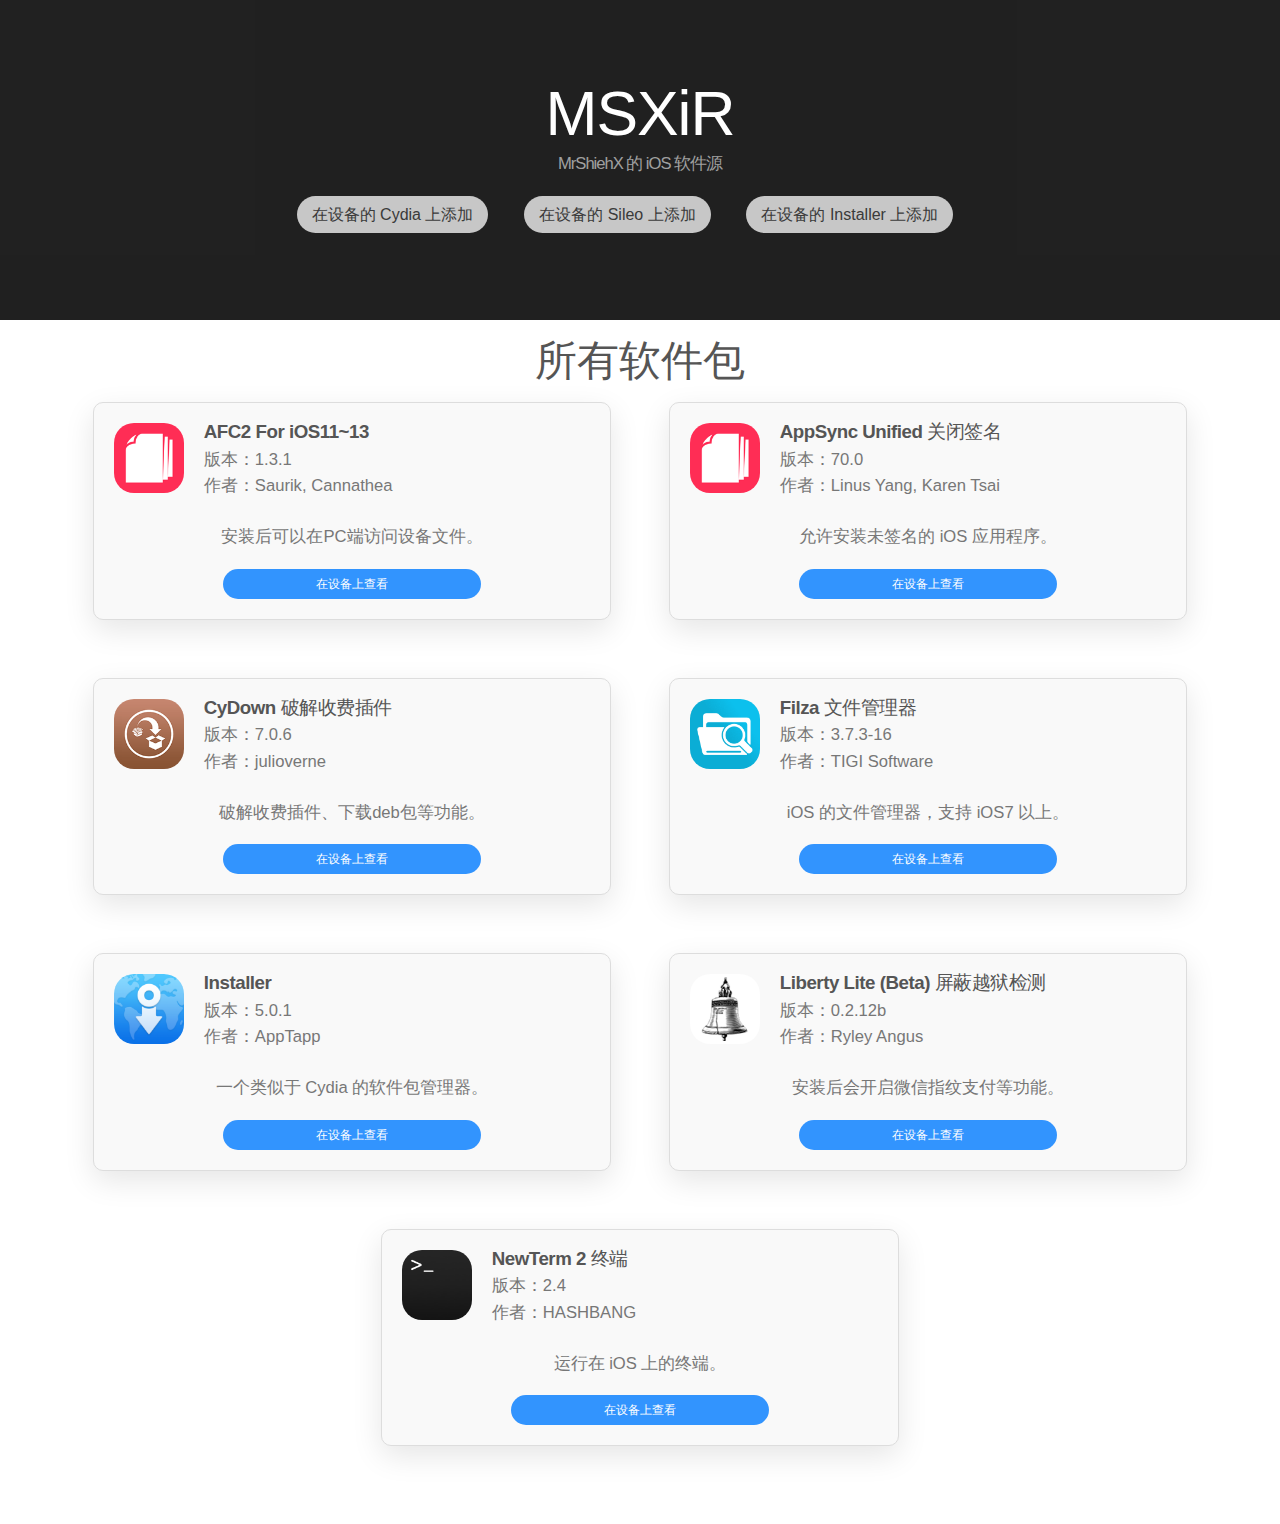
==== commit d4a0f68b: "fixed some issues" ====
--- a/iosrepo/index.html
+++ b/iosrepo/index.html
@@ -146,7 +146,7 @@
 			var bIsWM = sUserAgent.match(/windows mobile/i) == "windows mobile";
 			var bIsWin = sUserAgent.match(/windows/i) == "windows";
 			if ((bIsIpad || bIsIphoneOs || bIsMidp || bIsUc7 || bIsUc || bIsAndroid || bIsCE || bIsWM)) {
-				window.location.href = /mobile/iosrepo/";
+				window.location.href = "/mobile/iosrepo/";
 			}
 		}
 	</script>
@@ -257,7 +257,7 @@
 				
 				<div class="grid-item">
                     <div class="grid-item-header">
-                        <img src="terminal.png.png">
+                        <img src="terminal.png">
                         <div class="grid-item-header-inner">
                             <h2>NewTerm 2 终端</h2>
                             <h3>版本：2.4</h3>
